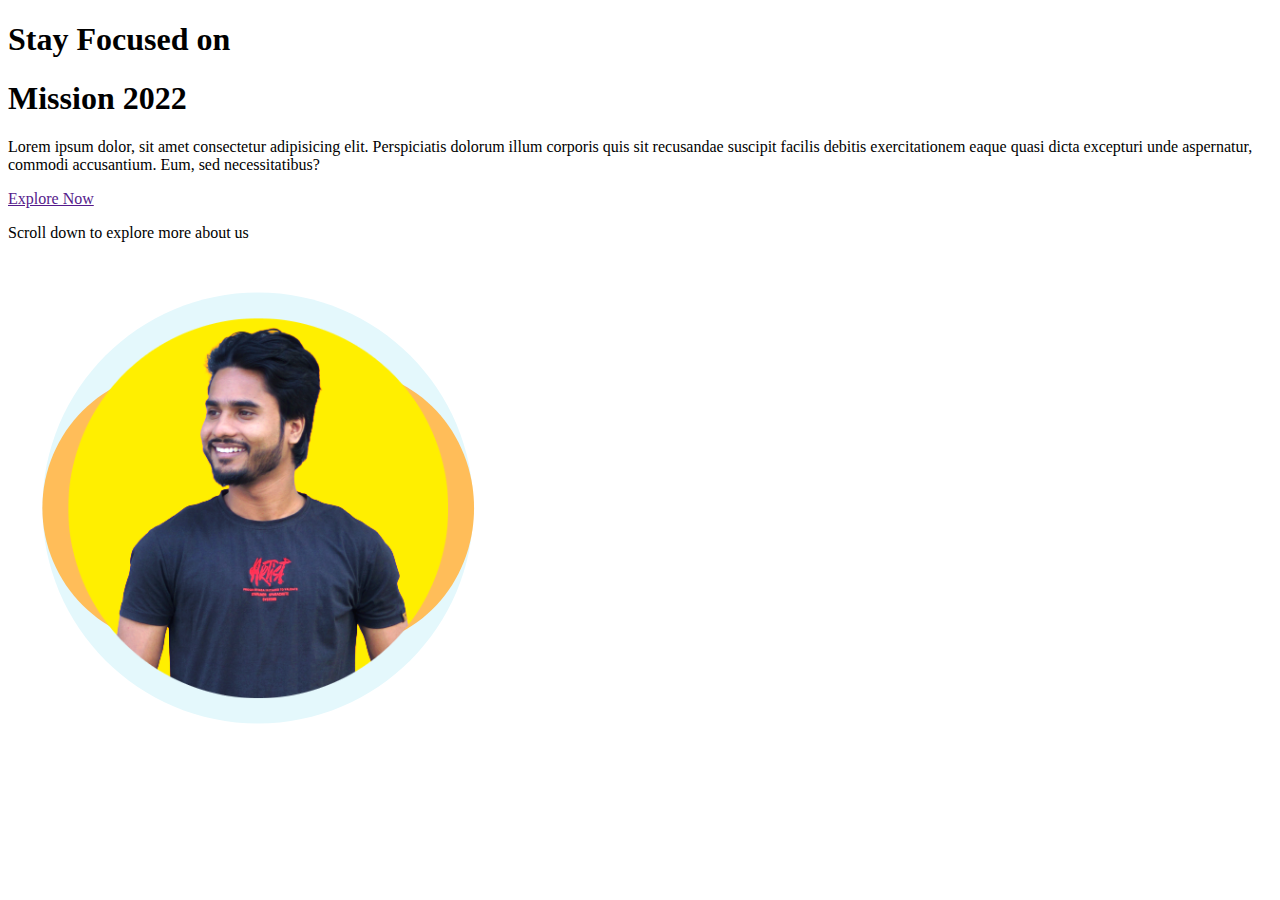
==== assignment01.html @ e554aba3 "first commit" ====
<!DOCTYPE html>
<html lang="en">

<head>
    <meta charset="UTF-8">
    <meta http-equiv="X-UA-Compatible" content="IE=edge">
    <meta name="viewport" content="width=device-width, initial-scale=1.0">
    <title>Assignment o1</title>
</head>

<body>

</body>
<!--Stay Focused Section-->
<section>
    <div class="stay-focused-left-site-content">
        <div>
            <h1>Stay Focused on </h1>
            <h1>Mission 2022</h1>
        </div>
        <p>Lorem ipsum dolor, sit amet consectetur adipisicing elit. Perspiciatis dolorum illum corporis quis sit
            recusandae suscipit facilis debitis exercitationem eaque quasi dicta excepturi unde aspernatur, commodi
            accusantium. Eum, sed necessitatibus?</p>
        <a href="">Explore Now </a>
        <p>Scroll down to explore more about us </p>
    </div>
    <div>
        <img src="img/Hamid Suhag.png" alt="">
    </div>
</section>

</html>
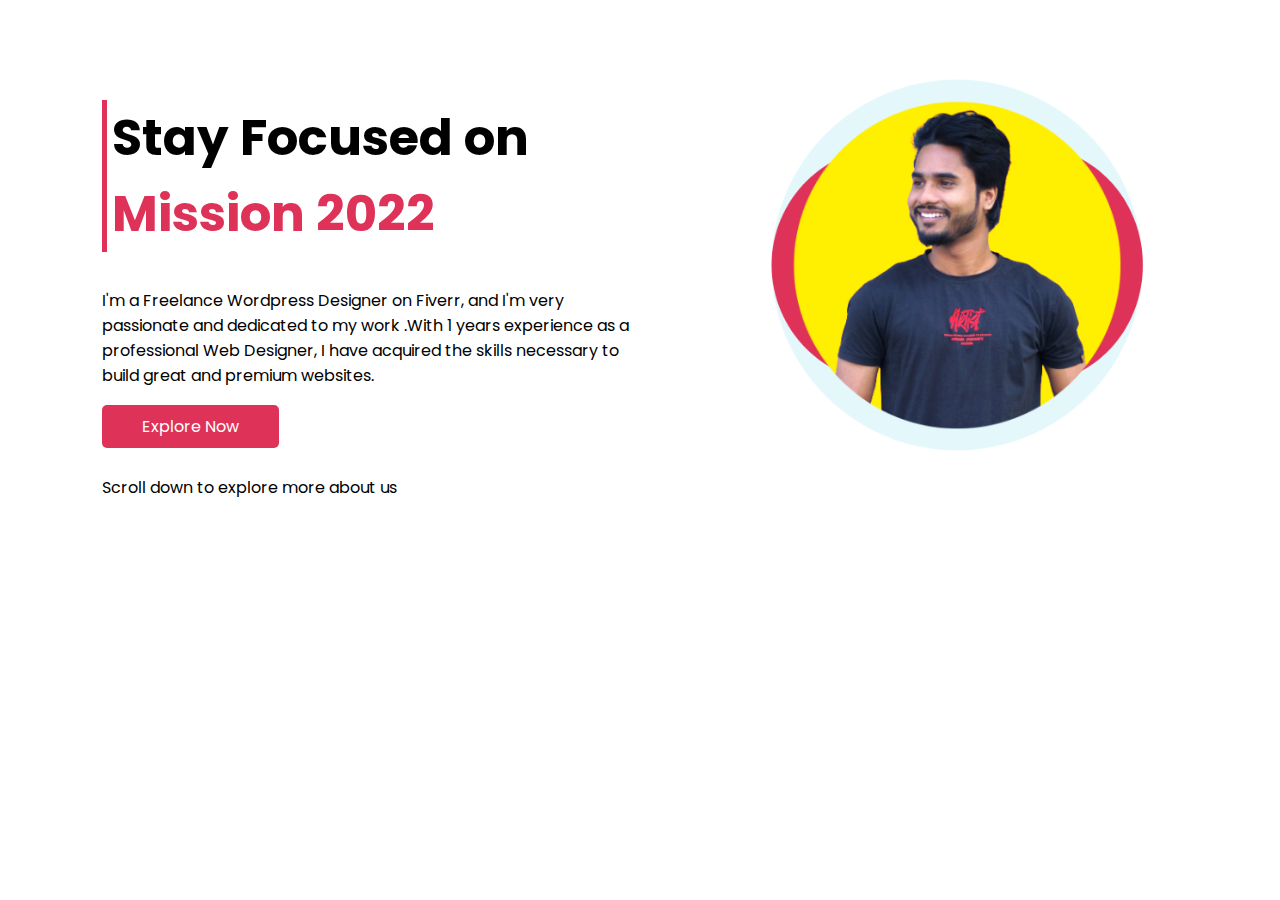
==== commit e079ad1c: "new section added" ====
--- a/assignment01.html
+++ b/assignment01.html
@@ -6,26 +6,30 @@
     <meta http-equiv="X-UA-Compatible" content="IE=edge">
     <meta name="viewport" content="width=device-width, initial-scale=1.0">
     <title>Assignment o1</title>
+    <link rel="preconnect" href="https://fonts.googleapis.com">
+    <link rel="preconnect" href="https://fonts.gstatic.com" crossorigin>
+    <link href="https://fonts.googleapis.com/css2?family=Poppins:wght@400;600&display=swap" rel="stylesheet">
+    <link rel="stylesheet" href="css/style.css">
 </head>
 
 <body>
 
 </body>
 <!--Stay Focused Section-->
-<section>
-    <div class="stay-focused-left-site-content">
-        <div>
+<section class="stay_focused_section_wrapper">
+    <div class="stay_focused_left_site_content">
+        <div class="title_left_border">
             <h1>Stay Focused on </h1>
-            <h1>Mission 2022</h1>
+            <h1 class="title_color">Mission 2022</h1>
         </div>
-        <p>Lorem ipsum dolor, sit amet consectetur adipisicing elit. Perspiciatis dolorum illum corporis quis sit
-            recusandae suscipit facilis debitis exercitationem eaque quasi dicta excepturi unde aspernatur, commodi
-            accusantium. Eum, sed necessitatibus?</p>
-        <a href="">Explore Now </a>
+        <p>I'm a Freelance Wordpress Designer on Fiverr, and I'm very passionate and dedicated to my work .With 1 years
+            experience as a professional Web Designer, I have acquired the skills necessary to build great and premium
+            websites.</p>
+        <a class="btn" href="">Explore Now </a>
         <p>Scroll down to explore more about us </p>
     </div>
-    <div>
-        <img src="img/Hamid Suhag.png" alt="">
+    <div class="stay_focused_right_site_content">
+        <img src="img/Hamid Suhag red.png" alt="This is Hamid Suhag Picture">
     </div>
 </section>
 
--- a/css/style.css
+++ b/css/style.css
@@ -0,0 +1,43 @@
+body{
+    margin: 0;
+    font-family: 'Poppins', sans-serif;
+}
+.stay_focused_section_wrapper{
+    display: flex;
+    margin-top: 50px;
+}
+.stay_focused_left_site_content{
+    width: 50%;
+    padding-left: 8%;
+    margin-top: 50px;
+}
+.stay_focused_left_site_content h1{
+    padding-left: 5px;
+    font-size: 50px;
+    margin: 0px;
+}
+.stay_focused_left_site_content p{
+    padding-top: 20px;
+    padding-bottom: 10px;
+}
+.title_left_border{
+    border-left: 5px solid #DF3258;
+}
+.title_color{
+    color: #DF3258;
+}
+.stay_focused_section_wrapper .stay_focused_left_site_content .btn{
+    background-color: #DF3258;
+    padding: 10px 40px;
+    text-decoration: none;
+    color: white;
+    border-radius: 5px;
+}
+
+.stay_focused_right_site_content{
+    width: 50%;
+    padding-left: 8%;
+}
+.stay_focused_right_site_content img{
+    width: 80%;
+}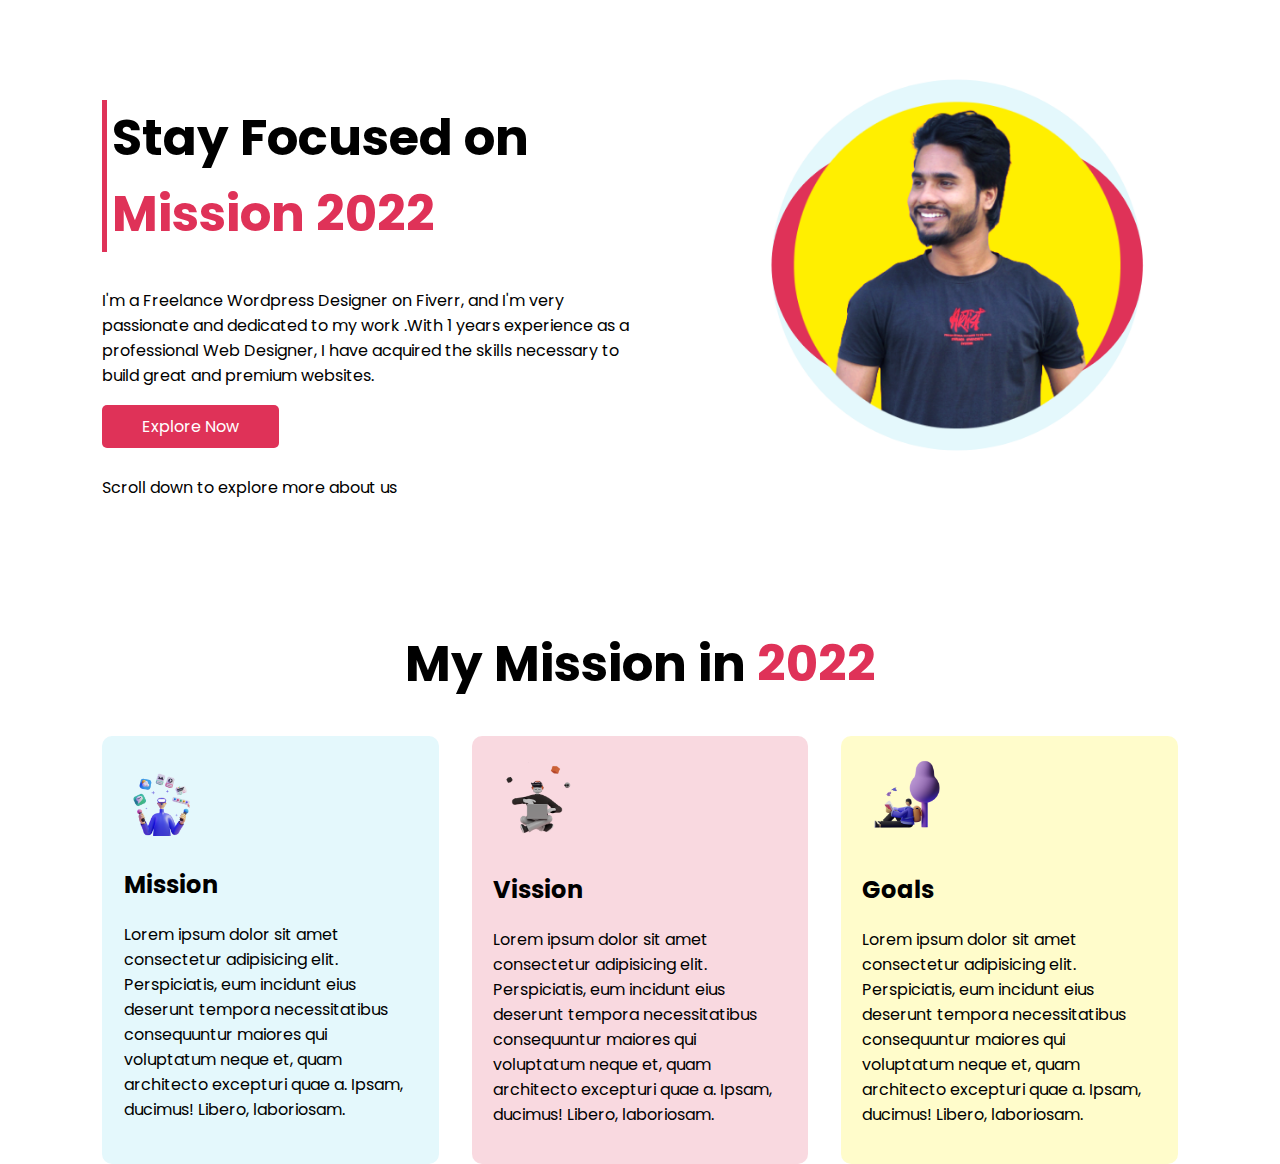
==== commit cb5471f8: "New section added" ====
--- a/assignment01.html
+++ b/assignment01.html
@@ -32,5 +32,32 @@
         <img src="img/Hamid Suhag red.png" alt="This is Hamid Suhag Picture">
     </div>
 </section>
+<!--Mission_in_2022-->
+<section class="Mission_in_2022_wrapper">
+    <h1>My Mission in <span class="title_color">2022</span></h1>
+    <div class="Mission_in_2022_box_wrapper">
+        <div id="Mission_box_color" class="Mission_in_2022_single_box">
+            <img src="img/illustrators/illustrator-1.png" alt="">
+            <h2>Mission</h2>
+            <p>Lorem ipsum dolor sit amet consectetur adipisicing elit. Perspiciatis, eum incidunt eius deserunt tempora
+                necessitatibus consequuntur maiores qui voluptatum neque et, quam architecto excepturi quae a. Ipsam,
+                ducimus! Libero, laboriosam.</p>
+        </div>
+        <div id="Vission_box_color" class="Mission_in_2022_single_box">
+            <img src="img/illustrators/illustrator-2.png" alt="">
+            <h2>Vission</h2>
+            <p>Lorem ipsum dolor sit amet consectetur adipisicing elit. Perspiciatis, eum incidunt eius deserunt tempora
+                necessitatibus consequuntur maiores qui voluptatum neque et, quam architecto excepturi quae a. Ipsam,
+                ducimus! Libero, laboriosam.</p>
+        </div>
+        <div id="Goals_box_color" class="Mission_in_2022_single_box">
+            <img src="img/illustrators/illustrator-3.png" alt="">
+            <h2>Goals</h2>
+            <p>Lorem ipsum dolor sit amet consectetur adipisicing elit. Perspiciatis, eum incidunt eius deserunt tempora
+                necessitatibus consequuntur maiores qui voluptatum neque et, quam architecto excepturi quae a. Ipsam,
+                ducimus! Libero, laboriosam.</p>
+        </div>
+    </div>
+</section>
 
 </html>--- a/css/style.css
+++ b/css/style.css
@@ -2,6 +2,7 @@
     margin: 0;
     font-family: 'Poppins', sans-serif;
 }
+/* stay_focused_section_css*/
 .stay_focused_section_wrapper{
     display: flex;
     margin-top: 50px;
@@ -40,4 +41,38 @@
 }
 .stay_focused_right_site_content img{
     width: 80%;
+}
+
+/*Mission_in_2022_css*/
+.Mission_in_2022_wrapper{
+margin-top: 100px;
+}
+.Mission_in_2022_wrapper h1{
+text-align: center;
+font-size: 50px;
+}
+.Mission_in_2022_box_wrapper{
+    display: flex;
+    padding-left: 8%;
+    padding-right: 8%;
+}
+.Mission_in_2022_single_box{
+    width: 33.33%;
+    padding: 2%;
+    border-radius: 10px;
+ 
+}
+.Mission_in_2022_single_box img{
+    width: 30%;
+}
+#Mission_box_color{
+    background-color: #E4F8FC;
+    margin-right: 3%;
+}
+#Vission_box_color{
+    background-color: #df32572f;
+}
+#Goals_box_color{
+    background-color: #ffee0034;
+    margin-left: 3%;
 }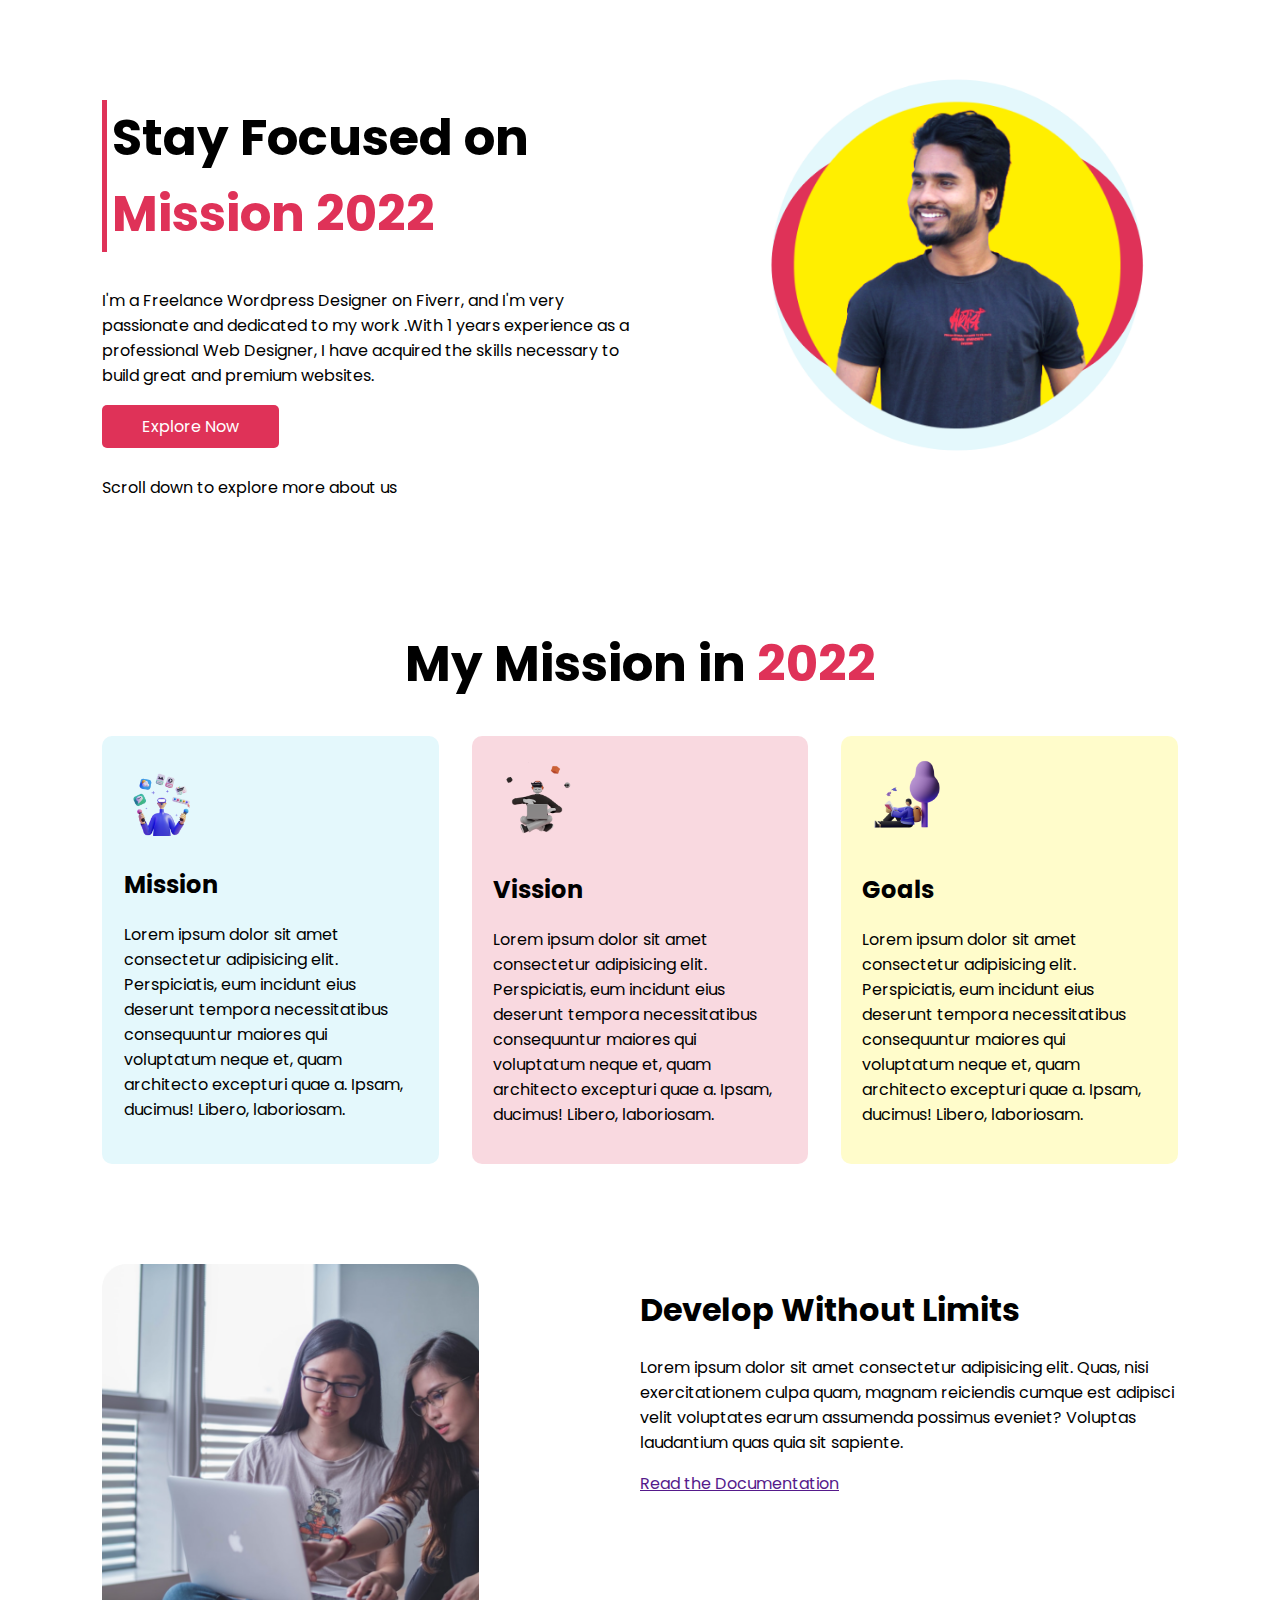
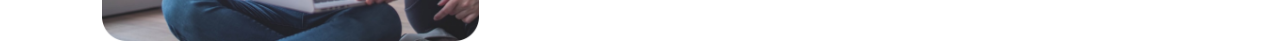
==== commit 5843ca0c: "new section added" ====
--- a/assignment01.html
+++ b/assignment01.html
@@ -59,5 +59,22 @@
         </div>
     </div>
 </section>
+<!--Develop Without Limits Section-->
+<section class="Develop_Without_Limits_Section_wrapper">
+    <div class="Develop_content_wrapper">
+        <div class="Develop_lift_side_content">
+            <img src="img/pictures/coding.png" alt="">
+        </div>
+        <div class="Develop_right_side_content">
+            <h1>Develop Without Limits</h1>
+            <p>Lorem ipsum dolor sit amet consectetur adipisicing elit. Quas, nisi exercitationem culpa quam, magnam
+                reiciendis cumque est adipisci velit voluptates earum assumenda possimus eveniet? Voluptas laudantium
+                quas
+                quia sit sapiente.</p>
+            <a href="">Read the Documentation
+            </a>
+        </div>
+    </div>
+</section>
 
 </html>--- a/css/style.css
+++ b/css/style.css
@@ -75,4 +75,24 @@
 #Goals_box_color{
     background-color: #ffee0034;
     margin-left: 3%;
+}
+
+/*Develop Without Limits Section*/
+.Develop_Without_Limits_Section_wrapper{
+    margin-top: 100px;
+}
+.Develop_content_wrapper{
+    display: flex;
+    margin-left: 8%;
+    margin-right: 8%;
+}
+.Develop_lift_side_content{
+    width: 50%;
+}
+.Develop_lift_side_content img{
+    width: 70%;
+}
+
+.Develop_right_side_content{
+    width: 50%;
 }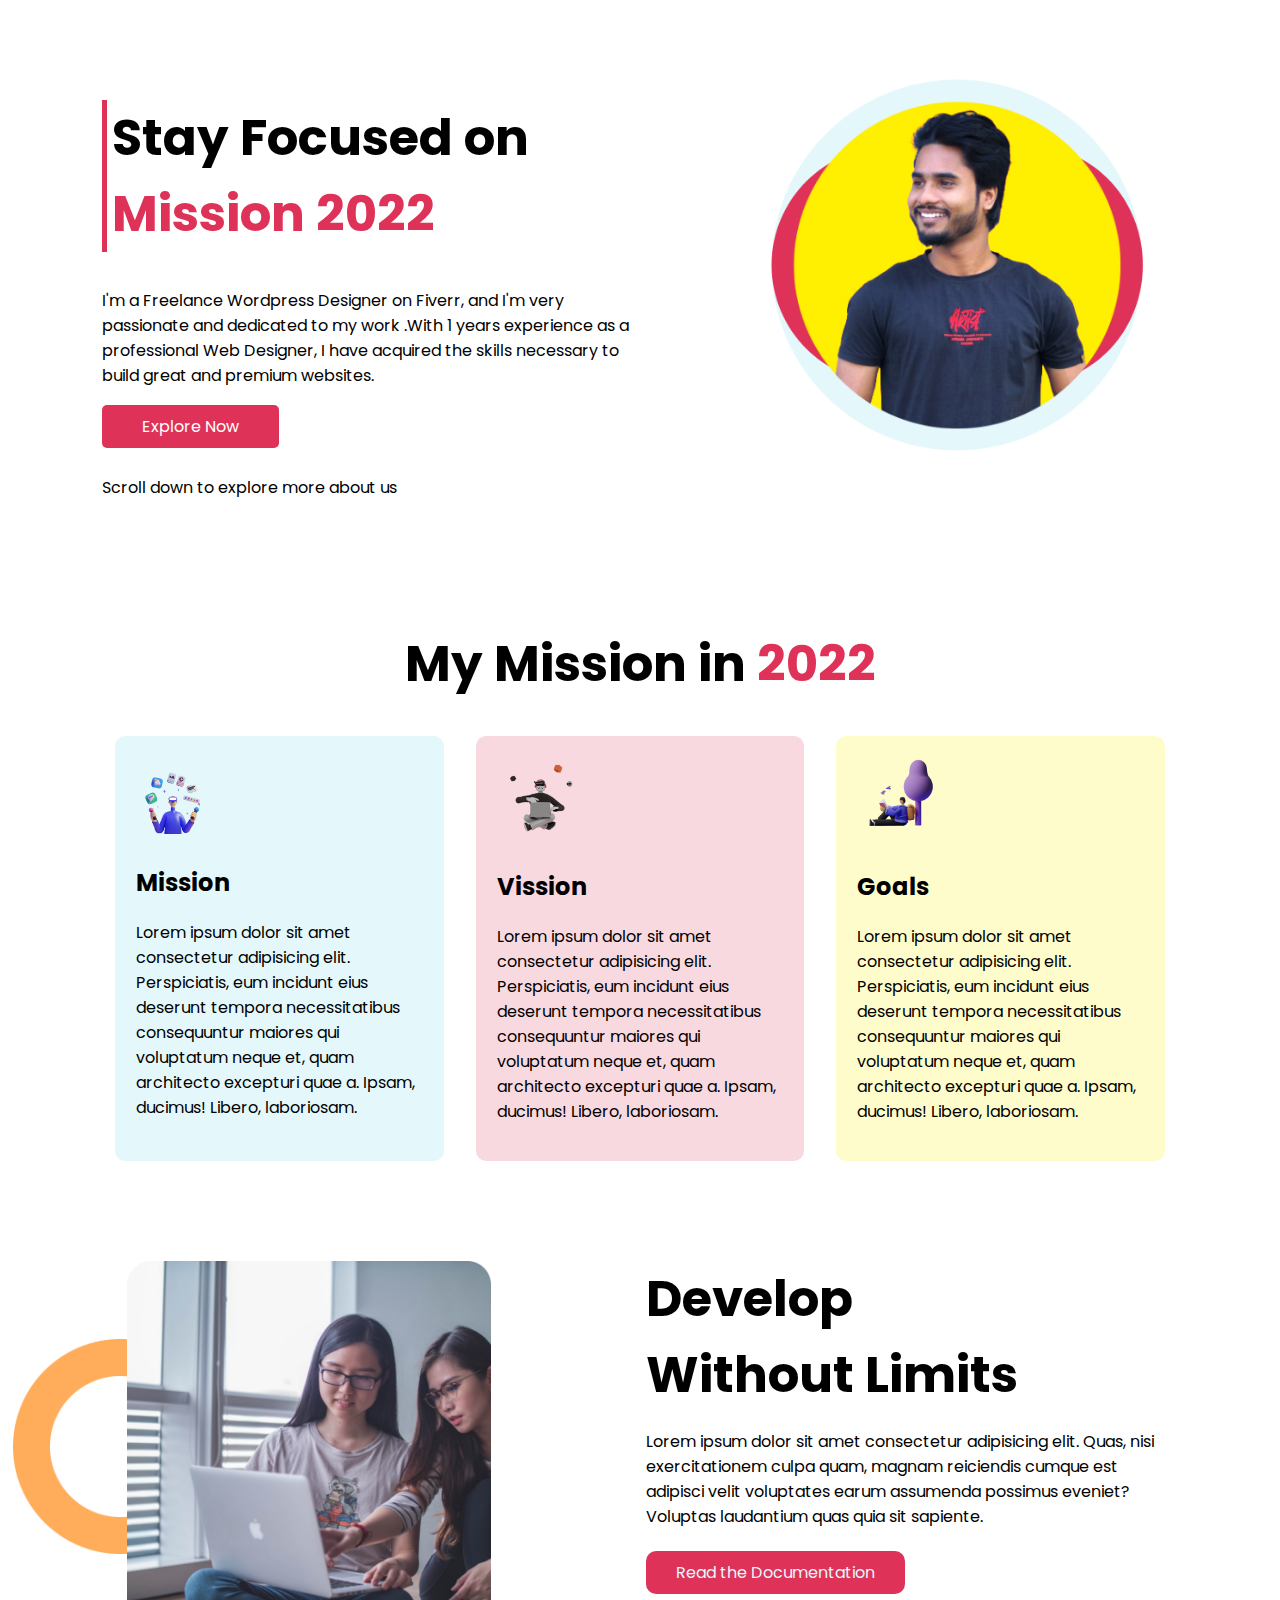
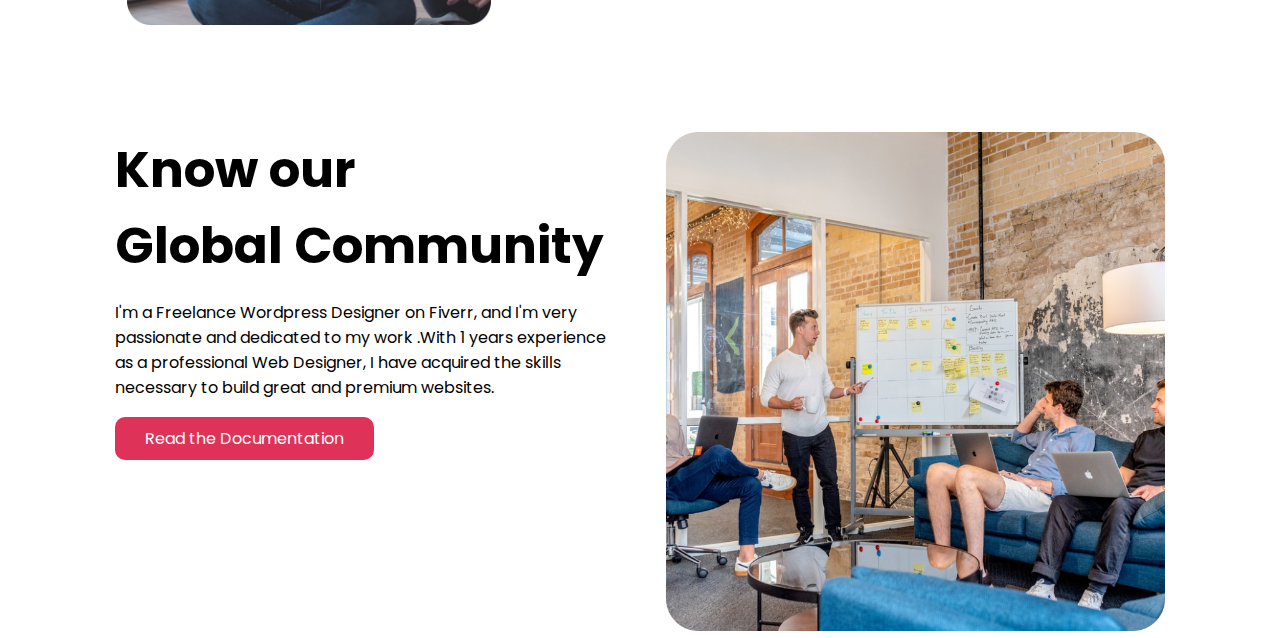
==== commit ff7f5957: "added ne section" ====
--- a/assignment01.html
+++ b/assignment01.html
@@ -66,15 +66,28 @@
             <img src="img/pictures/coding.png" alt="">
         </div>
         <div class="Develop_right_side_content">
-            <h1>Develop Without Limits</h1>
+            <h1>Develop <br> Without Limits</h1>
             <p>Lorem ipsum dolor sit amet consectetur adipisicing elit. Quas, nisi exercitationem culpa quam, magnam
                 reiciendis cumque est adipisci velit voluptates earum assumenda possimus eveniet? Voluptas laudantium
                 quas
                 quia sit sapiente.</p>
-            <a href="">Read the Documentation
+            <a class="btn" href="">Read the Documentation
             </a>
         </div>
     </div>
 </section>
+<!--Global Community-->
+<section class="Global_Community_section_wrapper">
+    <div class="Global_Community_left_site_content">
+        <h1>Know our<br>Global Community</h1>
+        <p>I'm a Freelance Wordpress Designer on Fiverr, and I'm very passionate and dedicated to my work .With 1 years
+            experience as a professional Web Designer, I have acquired the skills necessary to build great and premium
+            websites.</p>
+        <a class="btn" href="">Read the Documentation</a>
+    </div>
+    <div class="Global_Community_right_site_content">
+        <img src="img/pictures/project.png" alt="This is Hamid Suhag Picture">
+    </div>
+</section>
 
 </html>--- a/css/style.css
+++ b/css/style.css
@@ -53,8 +53,8 @@
 }
 .Mission_in_2022_box_wrapper{
     display: flex;
-    padding-left: 8%;
-    padding-right: 8%;
+    padding-left: 9%;
+    padding-right: 9%;
 }
 .Mission_in_2022_single_box{
     width: 33.33%;
@@ -80,19 +80,76 @@
 /*Develop Without Limits Section*/
 .Develop_Without_Limits_Section_wrapper{
     margin-top: 100px;
+    background-image: url(../img/shape-1.png);
+    background-repeat: no-repeat;
+    background-size: 17%;
+    margin-left: 1%;
+    background-position: left;
+
 }
 .Develop_content_wrapper{
     display: flex;
-    margin-left: 8%;
-    margin-right: 8%;
+    margin-left: 9%;
+    margin-right: 9%;
+    column-gap: 0px;
+
 }
 .Develop_lift_side_content{
     width: 50%;
+
 }
 .Develop_lift_side_content img{
     width: 70%;
-}
+ }
 
 .Develop_right_side_content{
     width: 50%;
+}
+.Develop_right_side_content h1{
+    font-size: 50px;
+    margin: 0;
+}
+.Develop_right_side_content p{
+    padding-bottom: 15px;
+}
+
+.Develop_right_side_content .btn{
+    background-color: #DF3258;
+    color: #E4F8FC;
+    padding: 10px 30px;
+    text-decoration: none;
+    border-radius: 10px;
+}
+
+/*Global_Community_wrapper*/
+.Global_Community_section_wrapper{
+    margin-top: 100px;
+    display: flex;
+    margin-right: 9%;
+    margin-left: 9%;
+}
+.Global_Community_left_site_content{
+    width: 50%;
+}
+.Global_Community_left_site_content h1{
+font-size: 50px;
+margin: 0;
+}
+.Global_Community_left_site_content p{
+padding-bottom: 10px;
+}
+.Global_Community_left_site_content .btn{
+    border-radius: 10px;
+    background-color: #DF3258;
+    padding: 10px 30px;
+    text-decoration: none;
+    color: white
+}
+.Global_Community_right_site_content{
+    width: 50%;
+    margin-left: 5%;
+ 
+ }
+.Global_Community_right_site_content img{
+width: 100%;
 }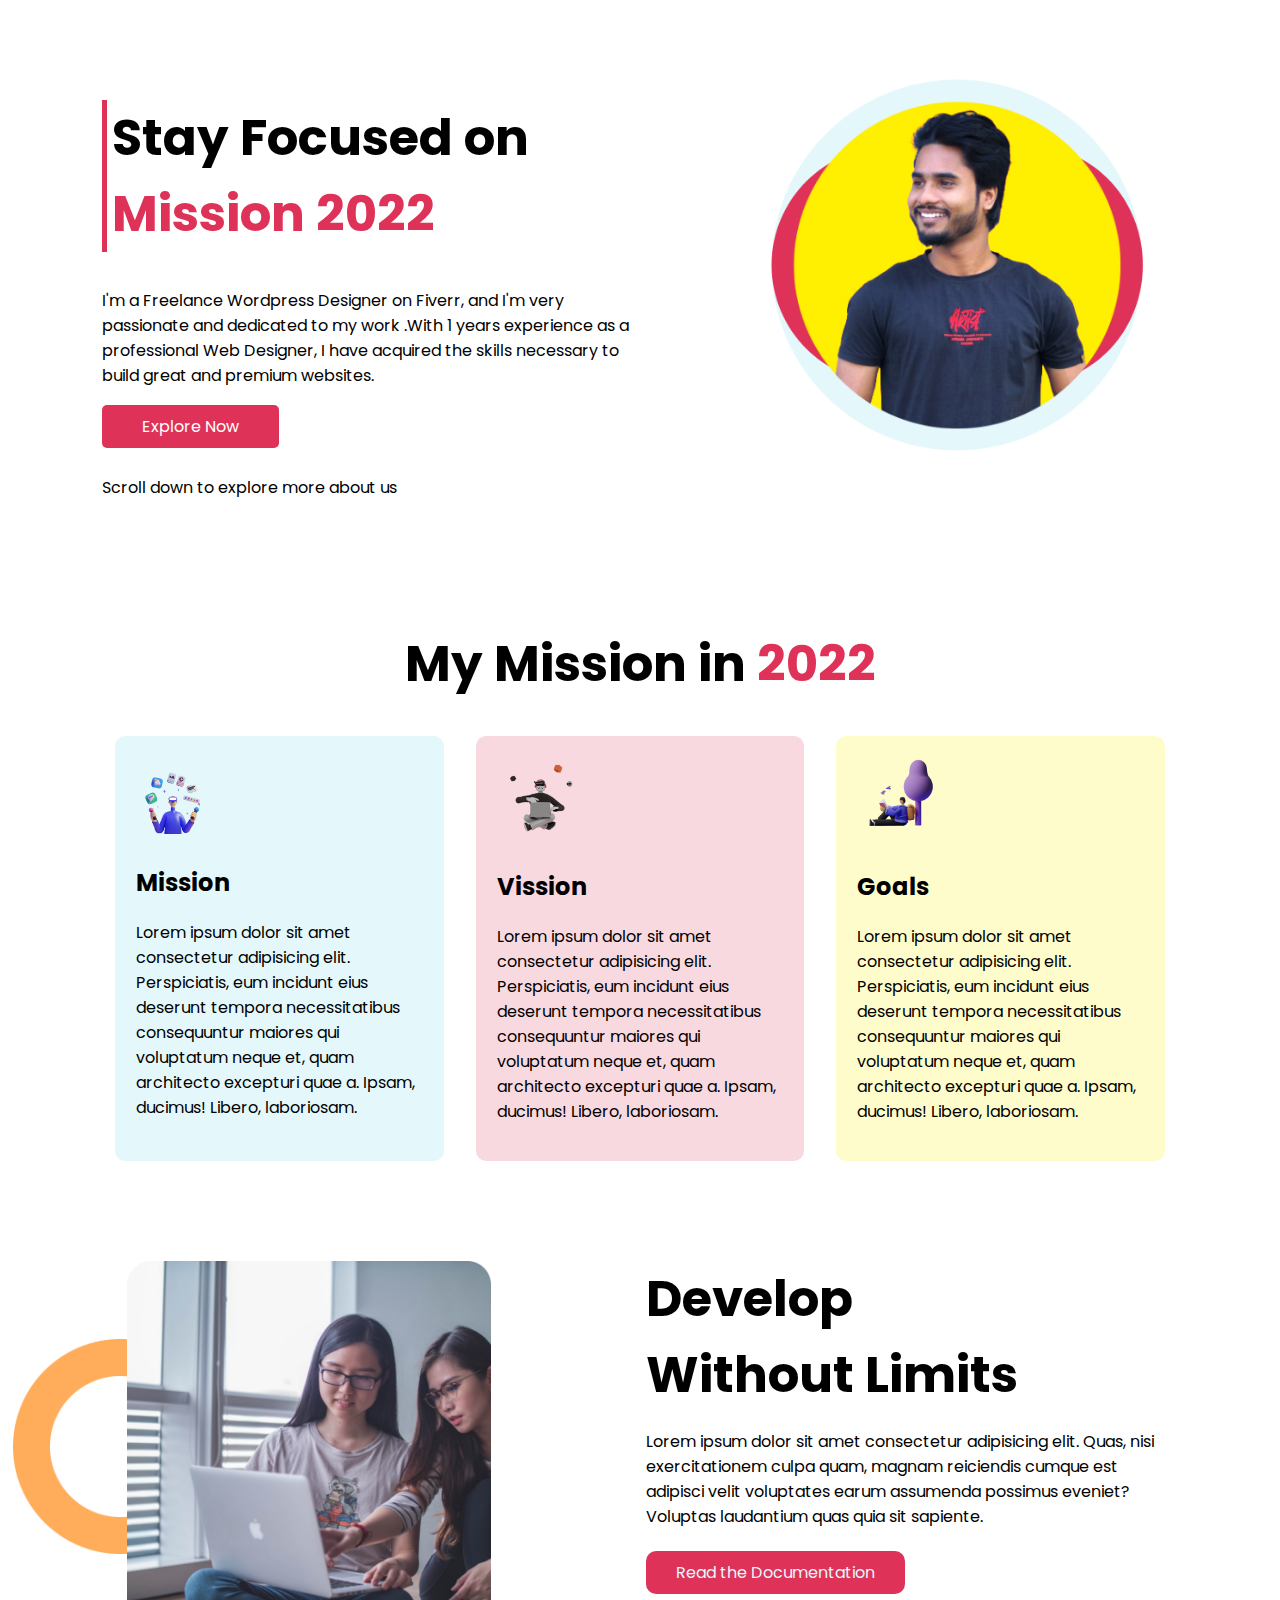
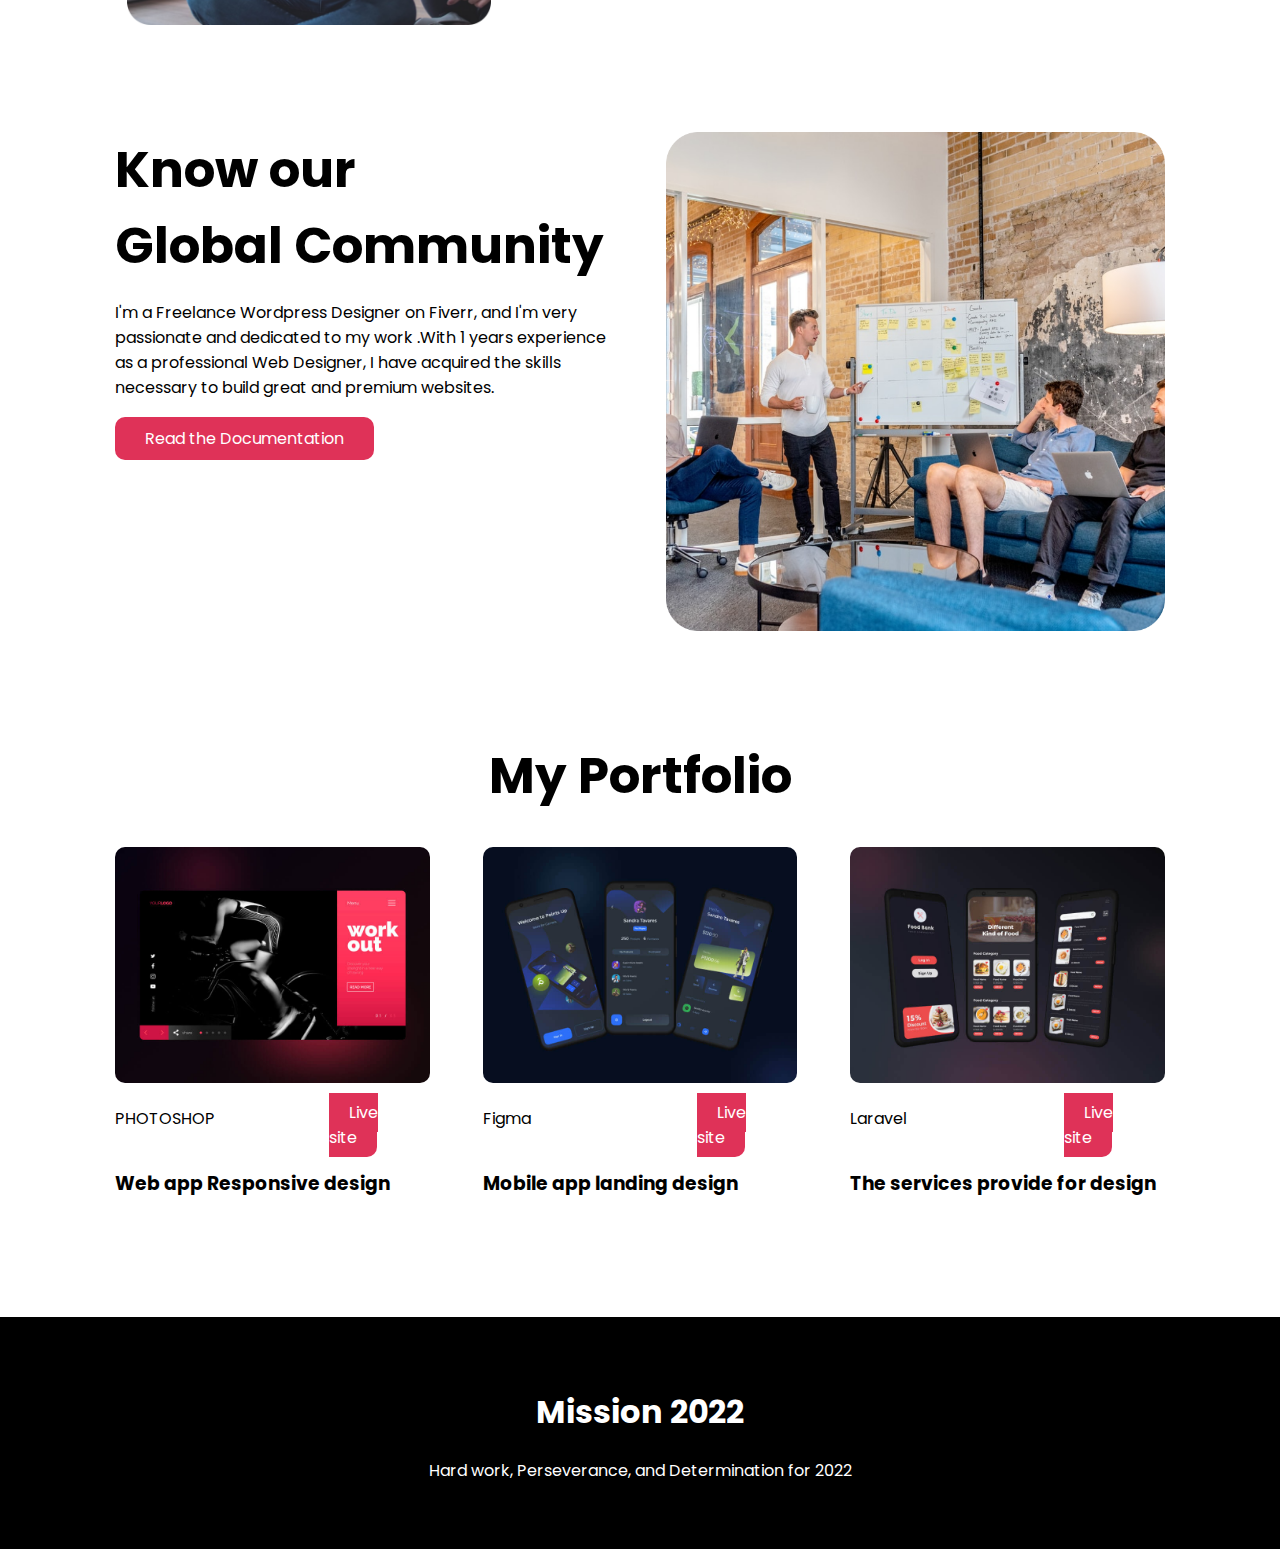
==== commit c3cc1644: "New section added" ====
--- a/assignment01.html
+++ b/assignment01.html
@@ -89,5 +89,52 @@
         <img src="img/pictures/project.png" alt="This is Hamid Suhag Picture">
     </div>
 </section>
+<!--My Portfolio-->
+<section class="my_protfolio_wrapper">
+    <h1>My Portfolio</h1>
+    <div class="my_protfolio_content">
+        <div id="my_protfolio_content_single_1" class="my_protfolio_content_single">
+            <img src="img/pictures/portfolio-04.jpg" alt="">
+            <div class="row_column_wrapper">
+                <div class="row_column_wrapper_left">
+                    <p>PHOTOSHOP</p>
+                </div>
+                <div class="row_column_wrapper_right">
+                    <a class="row_column_wrapper_right_btn" href="">Live site</a>
+                </div>
+            </div>
+            <h3>Web app Responsive design</h3>
+        </div>
+        <div id="my_protfolio_content_single_2" class="my_protfolio_content_single">
+            <img src="img/pictures/portfolio-05.jpg" alt="">
+            <div class="row_column_wrapper">
+                <div class="row_column_wrapper_left">
+                    <p>Figma</p>
+                </div>
+                <div class="row_column_wrapper_right">
+                    <a class="row_column_wrapper_right_btn" href="">Live site</a>
+                </div>
+            </div>
+            <h3>Mobile app landing design</h3>
+        </div>
+        <div id="my_protfolio_content_single_3" class="my_protfolio_content_single">
+            <img src="img/pictures/portfolio-06.jpg" alt="">
+            <div class="row_column_wrapper">
+                <div class="row_column_wrapper_left">
+                    <p>Laravel</p>
+                </div>
+                <div class="row_column_wrapper_right">
+                    <a class="row_column_wrapper_right_btn" href="">Live site</a>
+                </div>
+            </div>
+            <h3>The services provide for design</h3>
+        </div>
+    </div>
+</section>
+<!--footer-->
+<footer>
+    <h1>Mission 2022</h1>
+    <p>Hard work, Perseverance, and Determination for 2022</p>
+</footer>
 
 </html>--- a/css/style.css
+++ b/css/style.css
@@ -152,4 +152,59 @@
  }
 .Global_Community_right_site_content img{
 width: 100%;
+}
+
+/*My Portfolio*/
+.my_protfolio_wrapper{
+    margin-top: 100px;
+}
+.my_protfolio_wrapper h1{
+    font-size: 50px;
+    text-align: center;
+}
+.my_protfolio_content{
+    display: flex;
+    margin-left: 9%;
+    margin-right: 9%;
+}
+.my_protfolio_content_single{
+    width: 33.33%;
+    border-radius: 10px;
+}
+.my_protfolio_content_single img{
+    width: 100%;
+    border-radius: 10px;   
+}
+#my_protfolio_content_single_2{
+    padding-left: 5%;
+}
+#my_protfolio_content_single_3{
+    padding-left: 5%;
+}
+.row_column_wrapper{
+    display: flex;
+}
+.row_column_wrapper_left{
+    width: 68%;
+    margin: 0;
+}
+.row_column_wrapper_right{
+    width: 32%;
+    margin-top: 10px;
+}
+.row_column_wrapper_right_btn{
+    background-color: #DF3258;
+    padding: 8px 20px;
+    color: white;
+    text-decoration: none;
+    border-bottom-right-radius: 10px;
+}
+/*footer*/
+footer{
+    text-align: center;
+    margin-top: 100px;
+    background-color: black;
+    color: white;
+    padding-top: 50px;
+    padding-bottom: 50px;
 }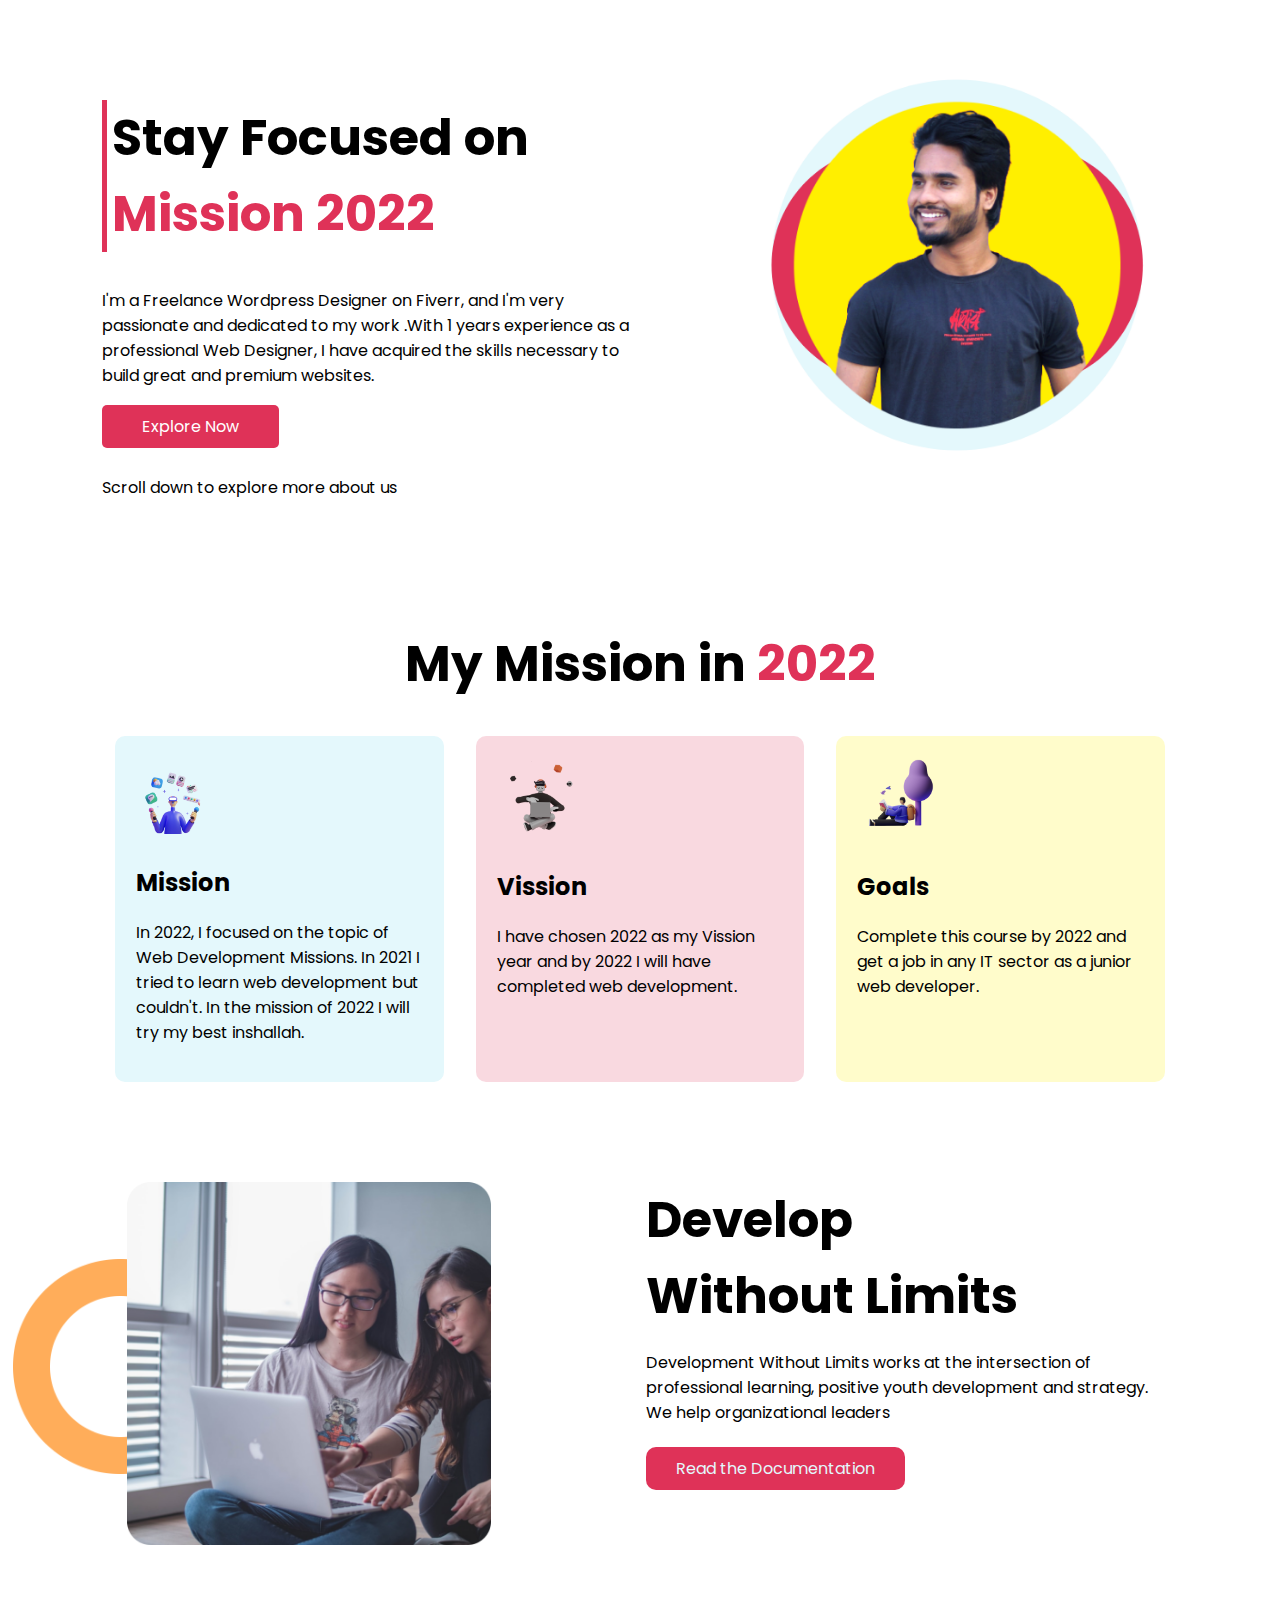
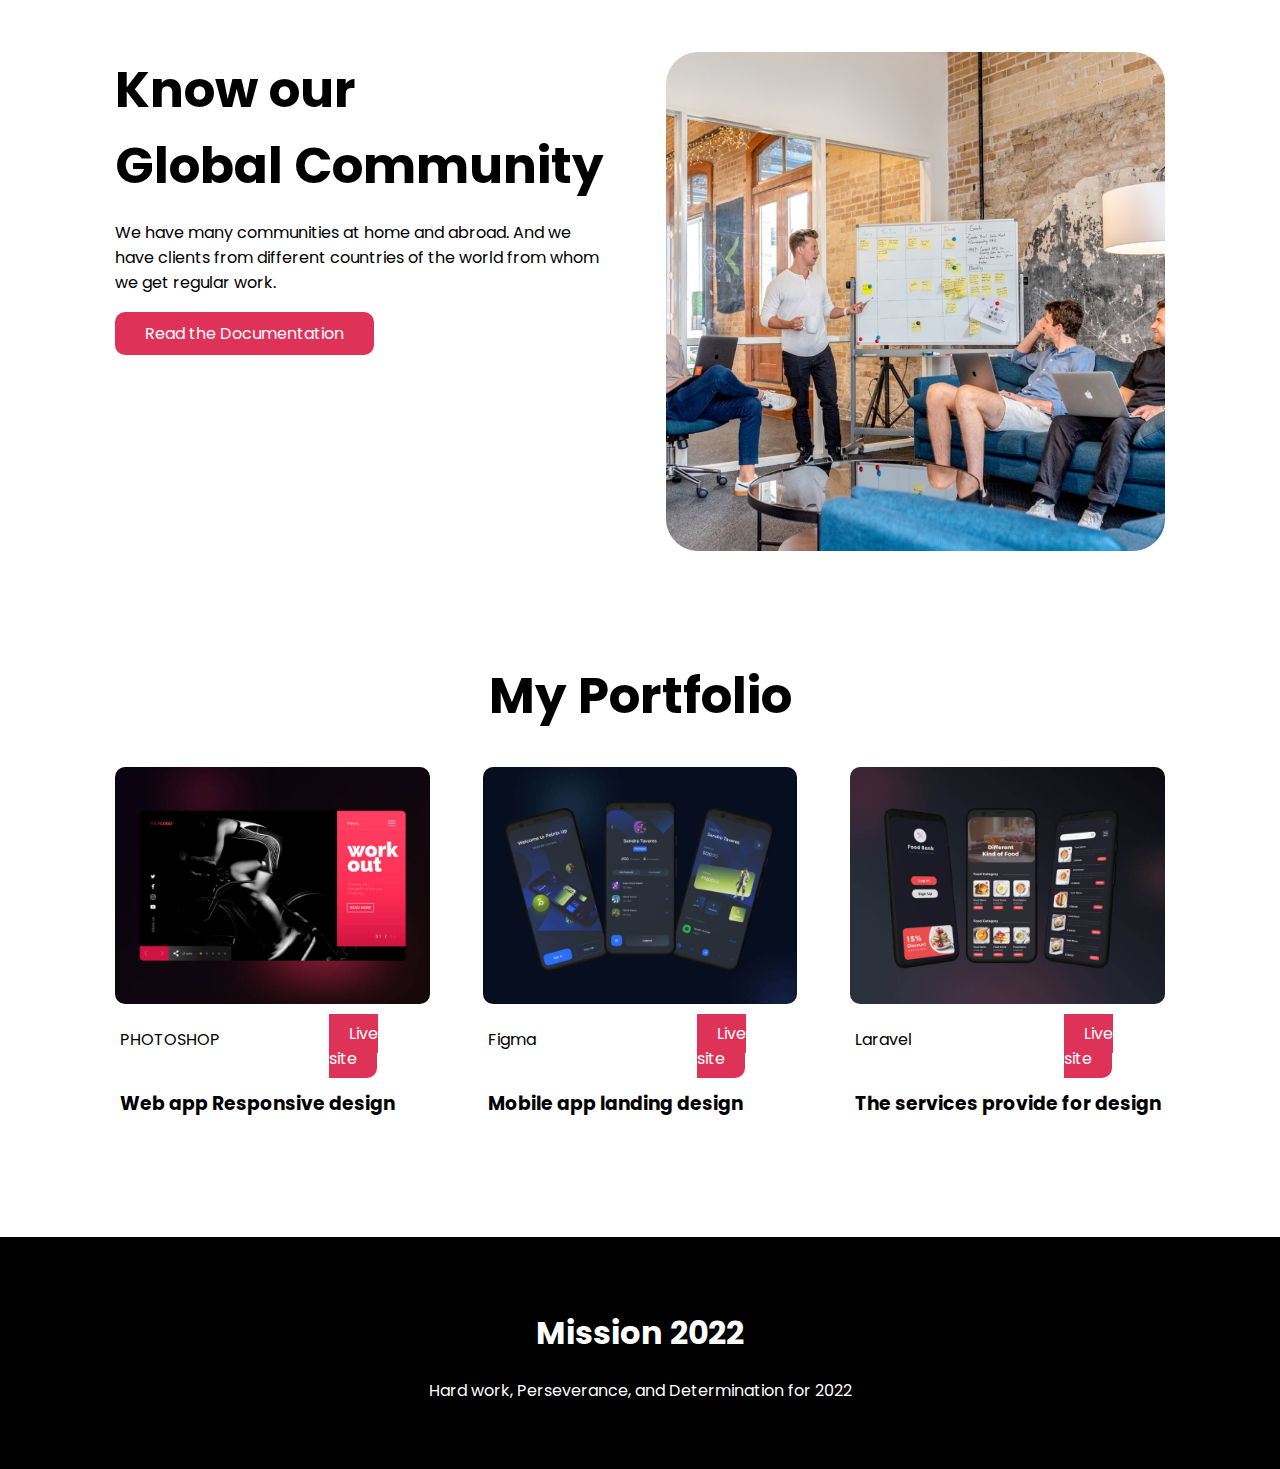
==== commit 7b8d4640: "text added" ====
--- a/assignment01.html
+++ b/assignment01.html
@@ -39,23 +39,18 @@
         <div id="Mission_box_color" class="Mission_in_2022_single_box">
             <img src="img/illustrators/illustrator-1.png" alt="">
             <h2>Mission</h2>
-            <p>Lorem ipsum dolor sit amet consectetur adipisicing elit. Perspiciatis, eum incidunt eius deserunt tempora
-                necessitatibus consequuntur maiores qui voluptatum neque et, quam architecto excepturi quae a. Ipsam,
-                ducimus! Libero, laboriosam.</p>
+            <p>In 2022, I focused on the topic of Web Development Missions. In 2021 I tried to learn web development but
+                couldn't. In the mission of 2022 I will try my best inshallah.</p>
         </div>
         <div id="Vission_box_color" class="Mission_in_2022_single_box">
             <img src="img/illustrators/illustrator-2.png" alt="">
             <h2>Vission</h2>
-            <p>Lorem ipsum dolor sit amet consectetur adipisicing elit. Perspiciatis, eum incidunt eius deserunt tempora
-                necessitatibus consequuntur maiores qui voluptatum neque et, quam architecto excepturi quae a. Ipsam,
-                ducimus! Libero, laboriosam.</p>
+            <p>I have chosen 2022 as my Vission year and by 2022 I will have completed web development.</p>
         </div>
         <div id="Goals_box_color" class="Mission_in_2022_single_box">
             <img src="img/illustrators/illustrator-3.png" alt="">
             <h2>Goals</h2>
-            <p>Lorem ipsum dolor sit amet consectetur adipisicing elit. Perspiciatis, eum incidunt eius deserunt tempora
-                necessitatibus consequuntur maiores qui voluptatum neque et, quam architecto excepturi quae a. Ipsam,
-                ducimus! Libero, laboriosam.</p>
+            <p>Complete this course by 2022 and get a job in any IT sector as a junior web developer.</p>
         </div>
     </div>
 </section>
@@ -67,10 +62,8 @@
         </div>
         <div class="Develop_right_side_content">
             <h1>Develop <br> Without Limits</h1>
-            <p>Lorem ipsum dolor sit amet consectetur adipisicing elit. Quas, nisi exercitationem culpa quam, magnam
-                reiciendis cumque est adipisci velit voluptates earum assumenda possimus eveniet? Voluptas laudantium
-                quas
-                quia sit sapiente.</p>
+            <p>Development Without Limits works at the intersection of professional learning, positive youth development
+                and strategy. We help organizational leaders</p>
             <a class="btn" href="">Read the Documentation
             </a>
         </div>
@@ -80,9 +73,8 @@
 <section class="Global_Community_section_wrapper">
     <div class="Global_Community_left_site_content">
         <h1>Know our<br>Global Community</h1>
-        <p>I'm a Freelance Wordpress Designer on Fiverr, and I'm very passionate and dedicated to my work .With 1 years
-            experience as a professional Web Designer, I have acquired the skills necessary to build great and premium
-            websites.</p>
+        <p>We have many communities at home and abroad. And we have clients from different countries of the world from
+            whom we get regular work.</p>
         <a class="btn" href="">Read the Documentation</a>
     </div>
     <div class="Global_Community_right_site_content">
--- a/css/style.css
+++ b/css/style.css
@@ -171,15 +171,24 @@
     width: 33.33%;
     border-radius: 10px;
 }
+.my_protfolio_content_single h3{
+padding-left: 5px;
+}
+.my_protfolio_content_single p{
+    padding-left: 5px;
+}
+.my_protfolio_content_single:hover{
+    background-color: #E4F8FC;
+}
 .my_protfolio_content_single img{
     width: 100%;
     border-radius: 10px;   
 }
 #my_protfolio_content_single_2{
-    padding-left: 5%;
+    margin-left: 5%;
 }
 #my_protfolio_content_single_3{
-    padding-left: 5%;
+    margin-left: 5%;
 }
 .row_column_wrapper{
     display: flex;
